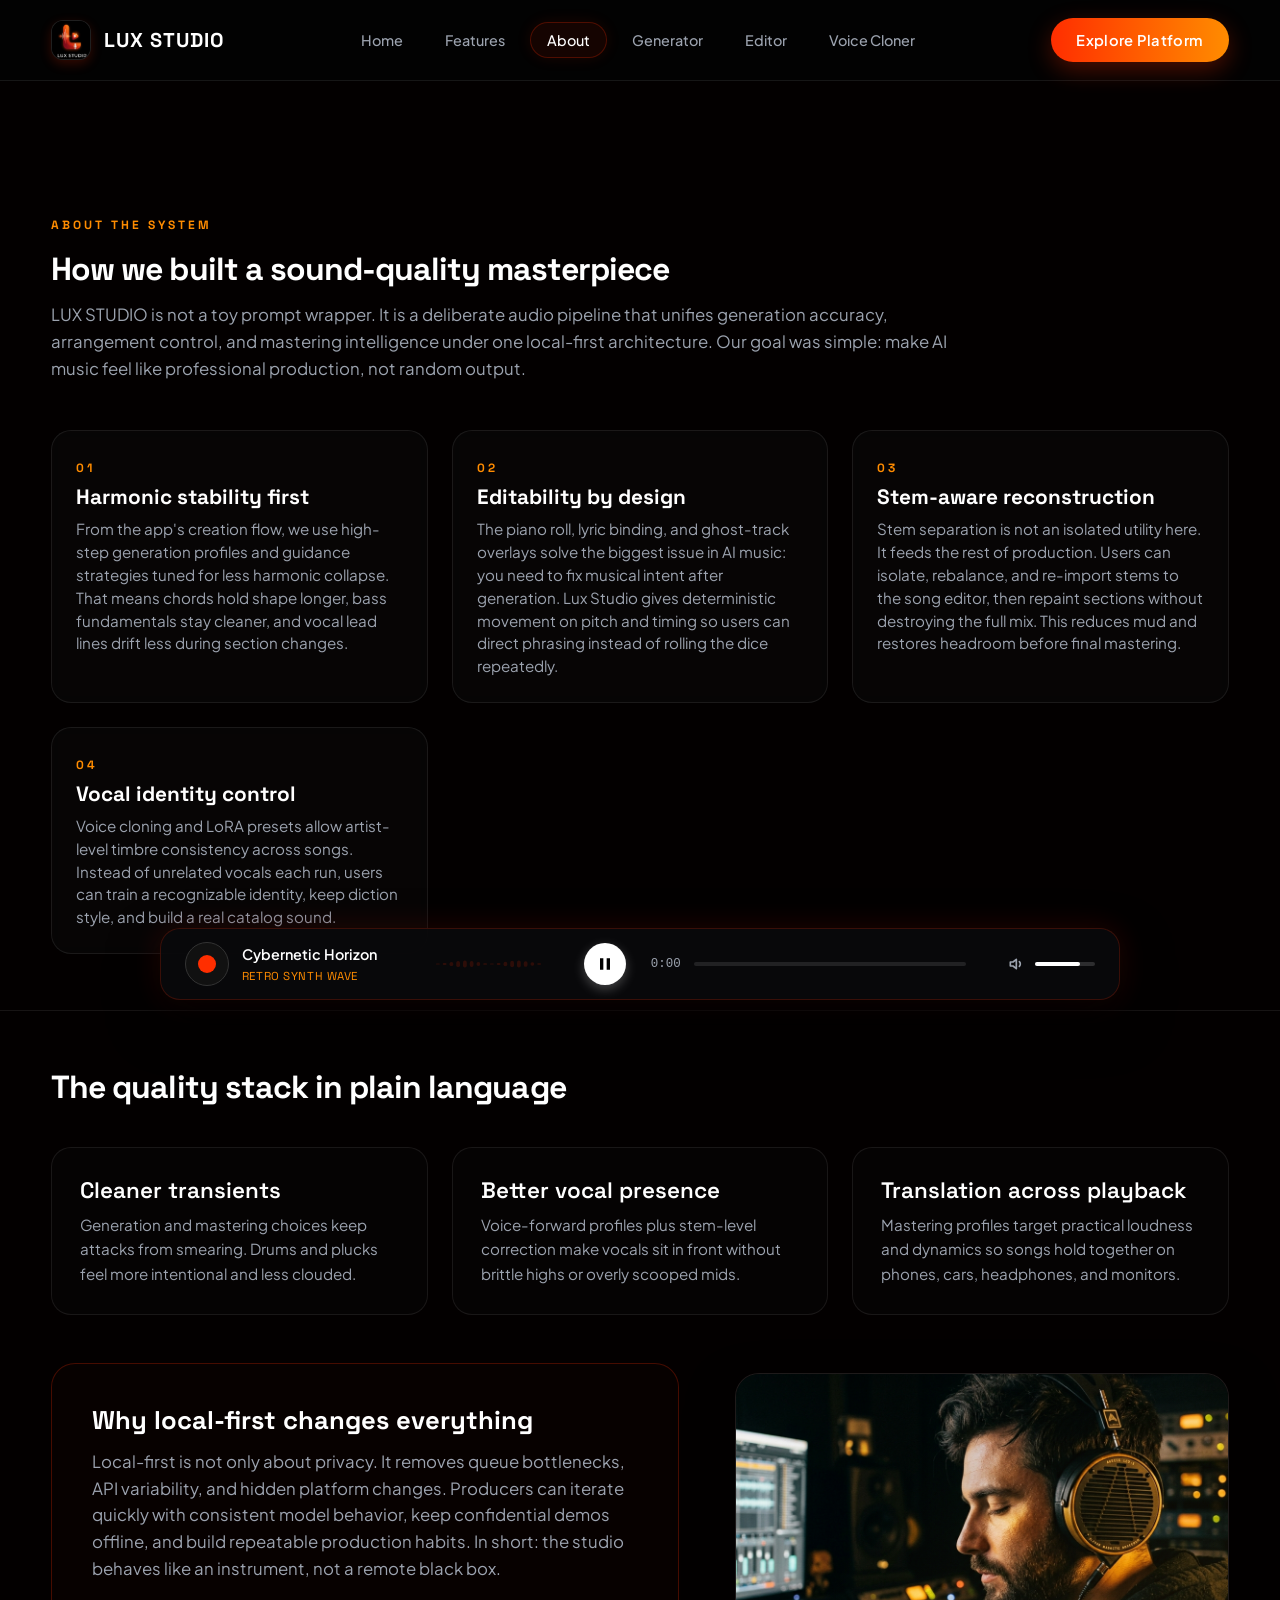
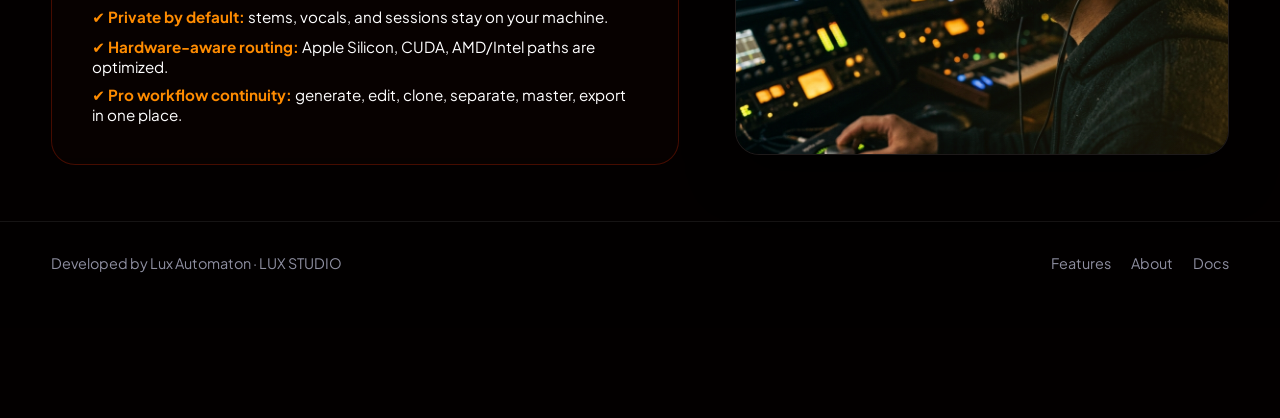
==== about.html @ 1093f682 "feat: initialize Lux Studio workspace with complete app code and website portal" ====
<!DOCTYPE html>
<html lang="en" class="dark">
<head>
  <meta charset="UTF-8" />
  <meta name="viewport" content="width=device-width, initial-scale=1.0" />
  <title>LUX STUDIO | Architecture &amp; Sound Quality Philosophy</title>
  <meta
    name="description"
    content="Learn about the pipeline, harmonic stability, local-first workflow, and quality stack behind the LUX STUDIO AI workstation."
  />
  <link rel="icon" type="image/png" href="images/Lux Studio icon.png" />
  <link rel="stylesheet" href="css/style.css" />
</head>
<body>
  <div class="bg-noise"></div>
  
  <div class="page">
    <!-- Premium Background Layers -->
    <div class="bg-layer">
      <img class="bg-image" src="images/landing-background.png" alt="" />
      <div class="bg-overlay"></div>
      <div class="orb orb-1"></div>
      <div class="orb orb-2"></div>
      <div class="orb orb-3"></div>
      <div class="grid-overlay"></div>
      <div class="particles"></div>
    </div>

    <!-- Navigation Header -->
    <header class="topbar">
      <div class="container topbar-row">
        <a class="brand" href="index.html">
          <img src="images/Lux Studio icon.png" alt="LUX STUDIO" />
          <span>LUX STUDIO</span>
        </a>
        <nav class="nav">
          <a href="index.html">Home</a>
          <a href="features.html">Features</a>
          <a class="active" href="about.html">About</a>
          <a href="features/generation.html">Generator</a>
          <a href="features/editor.html">Editor</a>
          <a href="features/cloner.html">Voice Cloner</a>
        </nav>
        <div>
          <a class="btn btn-primary" href="features.html">Explore Platform</a>
        </div>
      </div>
    </header>

    <main class="feature-hero">
      <section class="section">
        <div class="container">
          <div class="eyebrow">About the system</div>
          <h2>How we built a sound-quality masterpiece</h2>
          <p class="lead" style="max-width: 76ch;">
            LUX STUDIO is not a toy prompt wrapper. It is a deliberate audio pipeline that unifies generation accuracy, arrangement control, and mastering intelligence under one local-first architecture. Our goal was simple: make AI music feel like professional production, not random output.
          </p>
          
          <div class="cards" style="margin-top: 3rem;">
            <article class="glass-card">
              <span class="eyebrow" style="color: var(--accent-2);">01</span>
              <h3 style="font-family: var(--font-display); font-size: 1.3rem; color: #fff; margin: 0.5rem 0;">Harmonic stability first</h3>
              <p style="color: var(--muted); font-size: 0.95rem; line-height: 1.5;">
                From the app's creation flow, we use high-step generation profiles and guidance strategies tuned for less harmonic collapse. That means chords hold shape longer, bass fundamentals stay cleaner, and vocal lead lines drift less during section changes.
              </p>
            </article>

            <article class="glass-card">
              <span class="eyebrow" style="color: var(--accent-2);">02</span>
              <h3 style="font-family: var(--font-display); font-size: 1.3rem; color: #fff; margin: 0.5rem 0;">Editability by design</h3>
              <p style="color: var(--muted); font-size: 0.95rem; line-height: 1.5;">
                The piano roll, lyric binding, and ghost-track overlays solve the biggest issue in AI music: you need to fix musical intent after generation. Lux Studio gives deterministic movement on pitch and timing so users can direct phrasing instead of rolling the dice repeatedly.
              </p>
            </article>

            <article class="glass-card">
              <span class="eyebrow" style="color: var(--accent-2);">03</span>
              <h3 style="font-family: var(--font-display); font-size: 1.3rem; color: #fff; margin: 0.5rem 0;">Stem-aware reconstruction</h3>
              <p style="color: var(--muted); font-size: 0.95rem; line-height: 1.5;">
                Stem separation is not an isolated utility here. It feeds the rest of production. Users can isolate, rebalance, and re-import stems to the song editor, then repaint sections without destroying the full mix. This reduces mud and restores headroom before final mastering.
              </p>
            </article>

            <article class="glass-card">
              <span class="eyebrow" style="color: var(--accent-2);">04</span>
              <h3 style="font-family: var(--font-display); font-size: 1.3rem; color: #fff; margin: 0.5rem 0;">Vocal identity control</h3>
              <p style="color: var(--muted); font-size: 0.95rem; line-height: 1.5;">
                Voice cloning and LoRA presets allow artist-level timbre consistency across songs. Instead of unrelated vocals each run, users can train a recognizable identity, keep diction style, and build a real catalog sound.
              </p>
            </article>
          </div>
        </div>
      </section>

      <section class="section" style="background: rgba(0,0,0,0.15); border-top: 1px solid var(--line);">
        <div class="container">
          <h2>The quality stack in plain language</h2>
          <div class="quality-grid" style="margin-top: 2.5rem;">
            <article class="quality-stat">
              <strong>Cleaner transients</strong>
              <p>Generation and mastering choices keep attacks from smearing. Drums and plucks feel more intentional and less clouded.</p>
            </article>
            <article class="quality-stat">
              <strong>Better vocal presence</strong>
              <p>Voice-forward profiles plus stem-level correction make vocals sit in front without brittle highs or overly scooped mids.</p>
            </article>
            <article class="quality-stat">
              <strong>Translation across playback</strong>
              <p>Mastering profiles target practical loudness and dynamics so songs hold together on phones, cars, headphones, and monitors.</p>
            </article>
          </div>
          
          <div class="spacer" style="height: 3rem;"></div>
          
          <!-- Side-by-side local first details with rich headphones illustration -->
          <div class="feature-details-layout">
            <article class="glass-card" style="border-color: rgba(255,46,0,0.25); background: rgba(255,46,0,0.02); padding: 2.5rem; border-radius: 24px; margin-bottom: 0;">
              <h3 style="font-family: var(--font-display); font-size: 1.6rem; color: #fff; margin-bottom: 0.8rem;">Why local-first changes everything</h3>
              <p style="color: var(--muted); font-size: 1.05rem; line-height: 1.6; margin-bottom: 1.5rem;">
                Local-first is not only about privacy. It removes queue bottlenecks, API variability, and hidden platform changes. Producers can iterate quickly with consistent model behavior, keep confidential demos offline, and build repeatable production habits. In short: the studio behaves like an instrument, not a remote black box.
              </p>
              <ul style="color: #fff; list-style: none; display: flex; flex-direction: column; gap: 0.6rem; font-size: 0.95rem;">
                <li><strong style="color: var(--accent-2);">✔ Private by default:</strong> stems, vocals, and sessions stay on your machine.</li>
                <li><strong style="color: var(--accent-2);">✔ Hardware-aware routing:</strong> Apple Silicon, CUDA, AMD/Intel paths are optimized.</li>
                <li><strong style="color: var(--accent-2);">✔ Pro workflow continuity:</strong> generate, edit, clone, separate, master, export in one place.</li>
              </ul>
            </article>
            <div class="details-graphic-wrapper">
              <img src="images/creator_headphones.png" alt="LUX STUDIO Audio Producer listening intently with planar headphones" class="details-graphic-img" style="height: 380px;" />
            </div>
          </div>
        </div>
      </section>
    </main>

    <!-- Bottom Floating Music Controller Bar -->
    <div id="player-bar" class="player-controller-bar">
      <div class="player-main-row">
        <!-- Song Details -->
        <div class="player-song-info">
          <div id="player-disk" class="player-disk"></div>
          <div class="player-titles">
            <h6 id="player-title" class="player-title">Cybernetic Horizon</h6>
            <span id="player-genre" class="player-genre">Retro Synth Wave</span>
          </div>
        </div>

        <!-- Center Controls -->
        <div class="player-controls">
          <button id="player-play-btn" class="player-play-btn" aria-label="Play or Pause">
            <svg id="player-play-icon" viewBox="0 0 24 24" style="display: none;"><path d="M8 5v14l11-7z"/></svg>
            <svg id="player-pause-icon" viewBox="0 0 24 24" style="display: block;"><path d="M6 19h4V5H6v14zm8-14v14h4V5h-4z"/></svg>
          </button>
        </div>

        <!-- Progress Timeline -->
        <div class="player-progress-area">
          <span id="player-current-time" class="player-time">0:00</span>
          <div id="player-progress-bar" class="player-progress-bar">
            <div id="player-progress-fill" class="player-progress-fill">
              <div class="player-progress-handle"></div>
            </div>
          </div>
        </div>

        <!-- Volume Area -->
        <div class="player-volume-area">
          <svg xmlns="http://www.w3.org/2000/svg" width="16" height="16" viewBox="0 0 24 24" fill="none" stroke="currentColor" stroke-width="2.5" stroke-linecap="round" stroke-linejoin="round" class="text-zinc-400" style="color: var(--muted);"><polygon points="11 5 6 9 2 9 2 15 6 15 11 19 11 5"/><path d="M15.54 8.46a5 5 0 0 1 0 7.07"/></svg>
          <div class="player-volume-slider">
            <div class="player-volume-fill"></div>
          </div>
        </div>
      </div>
    </div>

    <!-- Web Application Footer -->
    <footer class="footer">
      <div class="container footer-row">
        <span>Developed by Lux Automaton · LUX STUDIO</span>
        <div class="footer-links">
          <a href="features.html">Features</a>
          <a href="about.html">About</a>
          <a href="../README.md">Docs</a>
        </div>
      </div>
    </footer>
  </div>

  <script src="js/script.js"></script>
</body>
</html>
---- css/style.css ----
@import url('https://fonts.googleapis.com/css2?family=Plus+Jakarta+Sans:wght@300;400;500;600;700&family=Space+Grotesk:wght@400;500;600;700&display=swap');

* {
  box-sizing: border-box;
  margin: 0;
  padding: 0;
  transition: background-color 0.3s ease, border-color 0.3s ease;
}

:root {
  --bg: #030000;
  --bg-deep: #000000;
  --panel: rgba(18, 12, 12, 0.65);
  --panel-solid: #0d0909;
  --panel-hover: rgba(30, 20, 20, 0.85);
  --line: rgba(255, 255, 255, 0.08);
  --line-glowing: rgba(255, 46, 0, 0.35);
  --text: #f3f4f6;
  --muted: #9ca3af;
  --accent: #ff2e00;
  --accent-rgb: 255, 46, 0;
  --accent-2: #ff8c00;
  --good: #00ff94;
  --font-display: 'Space Grotesk', system-ui, -apple-system, sans-serif;
  --font-sans: 'Plus Jakarta Sans', system-ui, -apple-system, sans-serif;
}

html,
body {
  background: var(--bg);
  color: var(--text);
  font-family: var(--font-sans);
  scroll-behavior: smooth;
  overflow-x: hidden;
}

body::before {
  content: "";
  position: fixed;
  inset: 0;
  background-image: radial-gradient(circle at 50% -20%, rgba(255, 46, 0, 0.15), transparent 60%),
                    radial-gradient(circle at 15% 45%, rgba(255, 140, 0, 0.08), transparent 50%),
                    radial-gradient(circle at 85% 75%, rgba(255, 46, 0, 0.06), transparent 55%),
                    linear-gradient(135deg, #000000 0%, #0c0200 45%, #180500 70%, #000000 100%);
  z-index: -3;
  pointer-events: none;
}

/* Background Noise */
.bg-noise {
  position: fixed;
  inset: 0;
  background-image: url("data:image/svg+xml,%3Csvg viewBox='0 0 200 200' xmlns='http://www.w3.org/2000/svg'%3E%3Cfilter id='noiseFilter'%3E%3CfeTurbulence type='fractalNoise' baseFrequency='0.65' numOctaves='3' stitchTiles='stitch'/%3E%3C/filter%3E%3Crect width='100%25' height='100%25' filter='url(%23noiseFilter)' opacity='0.015'/%3E%3C/svg%3E");
  z-index: -2;
  pointer-events: none;
}

a {
  color: inherit;
  text-decoration: none;
}

.page {
  position: relative;
  min-height: 100vh;
  padding-bottom: 90px; /* Spacer for bottom player bar */
}

/* Premium Background Layers */
.bg-layer {
  position: fixed;
  inset: 0;
  z-index: -4;
}

.bg-image {
  position: absolute;
  inset: 0;
  width: 100%;
  height: 100%;
  object-fit: cover;
  opacity: 0.14;
  filter: saturate(0.3) contrast(1.15) brightness(0.5);
}

.bg-overlay {
  position: absolute;
  inset: 0;
  background: linear-gradient(180deg, rgba(0, 0, 0, 0.45) 0%, rgba(3, 0, 0, 0.96) 100%);
}

.orb {
  position: absolute;
  border-radius: 999px;
  filter: blur(140px);
  opacity: 0.14;
  animation: pulse-slow 8s ease-in-out infinite;
}

.orb-1 {
  top: -10%;
  left: 20%;
  width: 35rem;
  height: 35rem;
  background: var(--accent);
}

.orb-2 {
  right: 15%;
  bottom: 10%;
  width: 30rem;
  height: 30rem;
  background: var(--accent-2);
  animation-delay: 2s;
}

.grid-overlay {
  position: absolute;
  inset: 0;
  opacity: 0.04;
  background-image: linear-gradient(rgba(255, 255, 255, 0.08) 1px, transparent 1px),
                    linear-gradient(90deg, rgba(255, 255, 255, 0.08) 1px, transparent 1px);
  background-size: 50px 50px;
}

.particles {
  position: absolute;
  inset: 0;
  pointer-events: none;
  z-index: -1;
}

.particle {
  position: absolute;
  border-radius: 999px;
  background: var(--accent);
  opacity: 0.15;
  animation: float 12s ease-in-out infinite;
}

.container {
  width: min(1200px, 92vw);
  margin: 0 auto;
}

/* Premium Topbar Navigation */
.topbar {
  position: sticky;
  top: 0;
  z-index: 100;
  backdrop-filter: blur(20px);
  -webkit-backdrop-filter: blur(20px);
  background: rgba(3, 3, 3, 0.75);
  border-bottom: 1px solid var(--line);
}

.topbar-row {
  min-height: 80px;
  display: flex;
  align-items: center;
  justify-content: space-between;
  gap: 1.5rem;
}

.brand {
  display: inline-flex;
  align-items: center;
  gap: 0.8rem;
  font-family: var(--font-display);
  font-weight: 700;
  font-size: 1.25rem;
  letter-spacing: 0.05em;
  color: #fff;
}

.brand img {
  width: 40px;
  height: 40px;
  border-radius: 12px;
  border: 1px solid rgba(255, 255, 255, 0.12);
  background: #000;
  box-shadow: 0 4px 12px rgba(255, 46, 0, 0.2);
}

.nav {
  display: flex;
  gap: 0.5rem;
  flex-wrap: wrap;
  justify-content: center;
}

.nav a {
  color: var(--muted);
  font-size: 0.9rem;
  font-weight: 500;
  padding: 0.5rem 1rem;
  border-radius: 999px;
  border: 1px solid transparent;
  transition: all 0.3s cubic-bezier(0.16, 1, 0.3, 1);
}

.nav a:hover,
.nav a.active {
  color: #fff;
  border-color: rgba(255, 46, 0, 0.25);
  background: rgba(255, 46, 0, 0.08);
  box-shadow: 0 0 15px rgba(255, 46, 0, 0.1);
}

/* Glassmorphic Components */
.glass-panel {
  background: var(--panel);
  backdrop-filter: blur(16px);
  -webkit-backdrop-filter: blur(16px);
  border: 1px solid var(--line);
  border-radius: 24px;
}

.glass-card {
  background: rgba(255, 255, 255, 0.02);
  backdrop-filter: blur(8px);
  -webkit-backdrop-filter: blur(8px);
  border: 1px solid var(--line);
  border-radius: 20px;
  padding: 1.5rem;
  transition: all 0.4s cubic-bezier(0.16, 1, 0.3, 1);
}

.glass-card:hover {
  background: rgba(255, 255, 255, 0.04);
  border-color: rgba(255, 46, 0, 0.3);
  box-shadow: 0 12px 30px rgba(0, 0, 0, 0.3),
              0 0 20px rgba(255, 46, 0, 0.08);
  transform: translateY(-4px);
}

/* Premium Buttons */
.btn {
  border: 0;
  border-radius: 999px;
  padding: 0.8rem 1.6rem;
  font-weight: 600;
  font-family: var(--font-sans);
  font-size: 0.92rem;
  cursor: pointer;
  display: inline-flex;
  align-items: center;
  justify-content: center;
  gap: 0.5rem;
  transition: all 0.3s cubic-bezier(0.16, 1, 0.3, 1);
  letter-spacing: 0.02em;
}

.btn-primary {
  color: #fff;
  background: linear-gradient(90deg, var(--accent), var(--accent-2));
  box-shadow: 0 8px 24px rgba(255, 46, 0, 0.3);
}

.btn-primary:hover {
  transform: scale(1.03);
  box-shadow: 0 12px 32px rgba(255, 46, 0, 0.45);
}

.btn-ghost {
  color: #fff;
  background: rgba(255, 255, 255, 0.04);
  border: 1px solid rgba(255, 255, 255, 0.1);
}

.btn-ghost:hover {
  background: rgba(255, 255, 255, 0.08);
  border-color: rgba(255, 46, 0, 0.3);
}

/* Cinematic Hero Section */
.hero {
  padding: 6.5rem 0 3.5rem;
}

.hero-shell {
  padding: clamp(1.5rem, 3.5vw, 3rem);
  display: grid;
  gap: 2.5rem;
  grid-template-columns: 1.25fr 0.95fr;
  align-items: center;
}

.eyebrow {
  color: var(--accent-2);
  font-size: 0.75rem;
  font-weight: 700;
  letter-spacing: 0.25em;
  text-transform: uppercase;
  margin-bottom: 1rem;
  font-family: var(--font-display);
}

.hero h1 {
  font-family: var(--font-display);
  font-size: clamp(2.2rem, 4.5vw, 4.2rem);
  line-height: 1.05;
  letter-spacing: -0.04em;
  font-weight: 700;
}

.gradient-title {
  background: linear-gradient(to right, #ffffff 40%, #e2e8f0 70%, #ff8c00 100%);
  -webkit-background-clip: text;
  -webkit-text-fill-color: transparent;
}

.hero p {
  color: var(--muted);
  font-size: 1.08rem;
  line-height: 1.6;
  margin-top: 1.2rem;
}

.hero-actions {
  margin-top: 2rem;
  display: flex;
  gap: 1rem;
  flex-wrap: wrap;
}

.hero-visual {
  position: relative;
  border-radius: 24px;
  overflow: hidden;
  box-shadow: 0 20px 50px rgba(0,0,0,0.6),
              0 0 40px rgba(255, 46, 0, 0.15);
}

.hero-visual img {
  width: 100%;
  height: 100%;
  object-fit: cover;
  border: 1px solid var(--line);
  display: block;
  transition: transform 0.5s ease;
}

.hero-visual:hover img {
  transform: scale(1.02);
}

.hero-bars {
  position: absolute;
  inset: auto 1.5rem 1.5rem 1.5rem;
  display: flex;
  align-items: end;
  gap: 0.2rem;
  height: 50px;
  pointer-events: none;
  z-index: 2;
}

.hero-bars span {
  flex: 1;
  background: linear-gradient(to top, rgba(255, 46, 0, 0.9), rgba(255, 140, 0, 0.8));
  border-radius: 99px;
  transform-origin: bottom;
  min-height: 4px;
}

/* Interactive Audio Generator Widget */
.generator-widget {
  margin: 3rem 0;
}

.generator-box {
  padding: 2rem;
  border-radius: 24px;
  background: rgba(10, 10, 12, 0.8);
  border: 1px solid rgba(255, 46, 0, 0.15);
  box-shadow: 0 16px 40px rgba(0,0,0,0.5),
              inset 0 0 24px rgba(255, 46, 0, 0.05);
}

.widget-header {
  display: flex;
  align-items: center;
  justify-content: space-between;
  margin-bottom: 1.5rem;
}

.widget-title {
  display: flex;
  align-items: center;
  gap: 0.6rem;
  font-family: var(--font-display);
  font-size: 1.25rem;
  font-weight: 600;
}

.widget-tag {
  font-size: 0.72rem;
  background: rgba(255, 140, 0, 0.15);
  color: var(--accent-2);
  padding: 0.25rem 0.6rem;
  border-radius: 99px;
  font-weight: 700;
  text-transform: uppercase;
}

.prompt-input-row {
  display: flex;
  gap: 0.75rem;
  background: rgba(0, 0, 0, 0.4);
  border: 1px solid var(--line);
  padding: 0.5rem;
  border-radius: 16px;
  align-items: center;
  margin-bottom: 1.5rem;
}

.prompt-input {
  flex: 1;
  background: transparent;
  border: 0;
  outline: 0;
  color: #fff;
  font-family: var(--font-sans);
  font-size: 0.95rem;
  padding: 0.5rem 0.8rem;
}

.prompt-input::placeholder {
  color: rgba(255,255,255,0.3);
}

.prompt-btn {
  background: linear-gradient(90deg, var(--accent), var(--accent-2));
  color: #fff;
  border: 0;
  padding: 0.75rem 1.5rem;
  border-radius: 12px;
  font-weight: 600;
  cursor: pointer;
  font-size: 0.9rem;
  display: flex;
  align-items: center;
  gap: 0.4rem;
  box-shadow: 0 4px 12px rgba(255,46,0,0.3);
  transition: all 0.2s ease;
}

.prompt-btn:hover {
  transform: translateY(-1px);
  box-shadow: 0 6px 16px rgba(255,46,0,0.45);
}

/* Generation Progression Bar */
.progression-bar-container {
  display: none;
  background: rgba(0, 0, 0, 0.5);
  border: 1px solid var(--line);
  padding: 1.25rem;
  border-radius: 16px;
  margin-bottom: 1.5rem;
}

.progression-info {
  display: flex;
  justify-content: space-between;
  margin-bottom: 0.6rem;
  font-size: 0.85rem;
}

.progression-status {
  font-weight: 600;
  color: var(--accent-2);
}

.progression-percent {
  font-family: monospace;
}

.progression-track {
  height: 6px;
  background: rgba(255, 255, 255, 0.05);
  border-radius: 99px;
  overflow: hidden;
}

.progression-fill {
  height: 100%;
  width: 0%;
  background: linear-gradient(90deg, var(--accent), var(--accent-2));
  border-radius: 99px;
  box-shadow: 0 0 10px rgba(255, 46, 0, 0.5);
}

/* Grid of generated cards */
.tracks-grid {
  display: grid;
  grid-template-columns: repeat(auto-fit, minmax(280px, 1fr));
  gap: 1.25rem;
}

.track-card {
  background: rgba(255, 255, 255, 0.015);
  border: 1px solid var(--line);
  border-radius: 16px;
  padding: 1.2rem;
  position: relative;
  overflow: hidden;
  display: flex;
  gap: 1rem;
  align-items: center;
  transition: all 0.3s ease;
  cursor: pointer;
}

.track-card:hover {
  border-color: rgba(255, 46, 0, 0.25);
  background: rgba(255, 46, 0, 0.03);
}

.track-card.active {
  border-color: var(--accent);
  background: rgba(255, 46, 0, 0.06);
  box-shadow: 0 8px 24px rgba(255,46,0,0.08);
}

.record-art-container {
  position: relative;
  width: 64px;
  height: 64px;
  flex-shrink: 0;
}

.record-vinyl {
  width: 100%;
  height: 100%;
  border-radius: 50%;
  background: #111;
  border: 2px solid #222;
  box-shadow: 0 4px 10px rgba(0,0,0,0.5);
  display: flex;
  align-items: center;
  justify-content: center;
  position: relative;
}

.record-vinyl::before {
  content: "";
  position: absolute;
  inset: 6px;
  border-radius: 50%;
  border: 1px dashed rgba(255,255,255,0.05);
}

.record-vinyl::after {
  content: "";
  position: absolute;
  inset: 14px;
  border-radius: 50%;
  border: 1px dashed rgba(255,255,255,0.07);
}

.record-center {
  width: 22px;
  height: 22px;
  border-radius: 50%;
  background: linear-gradient(135deg, var(--accent), var(--accent-2));
  display: flex;
  align-items: center;
  justify-content: center;
  box-shadow: inset 0 0 4px rgba(0,0,0,0.5);
}

.record-hole {
  width: 5px;
  height: 5px;
  border-radius: 50%;
  background: #000;
}

.record-vinyl.spinning {
  animation: spin 3s linear infinite;
}

.track-play-overlay {
  position: absolute;
  inset: 0;
  border-radius: 50%;
  background: rgba(0,0,0,0.45);
  display: flex;
  align-items: center;
  justify-content: center;
  opacity: 0;
  transition: opacity 0.2s ease;
}

.track-card:hover .track-play-overlay {
  opacity: 1;
}

.track-play-overlay svg {
  width: 18px;
  height: 18px;
  fill: #fff;
  color: #fff;
}

.track-details {
  flex: 1;
  min-width: 0;
}

.track-title {
  font-size: 0.95rem;
  font-weight: 600;
  color: #fff;
  margin-bottom: 0.2rem;
  white-space: nowrap;
  overflow: hidden;
  text-overflow: ellipsis;
}

.track-genre {
  font-size: 0.75rem;
  color: var(--muted);
  font-family: var(--font-display);
  text-transform: uppercase;
  letter-spacing: 0.05em;
}

/* Double Deck Showcase with Lyrics */
.showcase-layout {
  display: grid;
  grid-template-columns: 1.1fr 0.9fr;
  gap: 2rem;
  margin: 3.5rem 0;
}

.lyrics-card {
  padding: 2rem;
  height: 380px;
  display: flex;
  flex-col: column;
  position: relative;
  overflow: hidden;
}

.lyrics-header {
  display: flex;
  align-items: center;
  gap: 0.5rem;
  font-family: var(--font-display);
  font-weight: 600;
  font-size: 1.1rem;
  border-bottom: 1px solid var(--line);
  padding-bottom: 0.8rem;
  margin-bottom: 1.2rem;
  color: #fff;
}

.lyrics-scroller {
  flex: 1;
  overflow-y: auto;
  scroll-behavior: smooth;
  padding-right: 0.5rem;
  mask-image: linear-gradient(to bottom, transparent 0%, #000 15%, #000 80%, transparent 100%);
  -webkit-mask-image: linear-gradient(to bottom, transparent 0%, #000 15%, #000 80%, transparent 100%);
}

.lyrics-line {
  padding: 0.6rem 0;
  font-size: 1.05rem;
  color: rgba(255,255,255,0.25);
  font-weight: 500;
  transition: all 0.3s ease;
  transform-origin: left;
}

.lyrics-line.active {
  color: var(--accent-2);
  transform: scale(1.04);
  font-weight: 700;
  text-shadow: 0 0 15px rgba(255, 140, 0, 0.25);
}

/* sections */
.section {
  padding: 3.5rem 0;
}

.section h2 {
  font-family: var(--font-display);
  font-size: clamp(1.8rem, 2.5vw, 2.6rem);
  font-weight: 700;
  letter-spacing: -0.03em;
  color: #fff;
}

.section p.lead {
  color: var(--muted);
  margin-top: 0.8rem;
  font-size: 1.05rem;
  line-height: 1.6;
  max-width: 78ch;
}

.cards {
  margin-top: 2rem;
  display: grid;
  grid-template-columns: repeat(auto-fit, minmax(280px, 1fr));
  gap: 1.5rem;
}

.chip-row {
  display: flex;
  gap: 0.5rem;
  margin-top: 1.2rem;
  flex-wrap: wrap;
}

.chip {
  font-size: 0.75rem;
  font-weight: 600;
  border-radius: 999px;
  border: 1px solid rgba(255, 255, 255, 0.1);
  background: rgba(255, 255, 255, 0.03);
  color: #f3f4f6;
  padding: 0.35rem 0.75rem;
}

.quality-grid {
  margin-top: 2rem;
  display: grid;
  grid-template-columns: repeat(auto-fit, minmax(320px, 1fr));
  gap: 1.5rem;
}

.quality-stat {
  border-radius: 20px;
  border: 1px solid var(--line);
  background: rgba(255, 255, 255, 0.01);
  padding: 1.75rem;
  transition: all 0.3s ease;
}

.quality-stat:hover {
  border-color: rgba(255, 46, 0, 0.2);
  background: rgba(255, 255, 255, 0.02);
}

.quality-stat strong {
  display: block;
  color: #fff;
  font-family: var(--font-display);
  font-size: 1.4rem;
  margin-bottom: 0.5rem;
  font-weight: 600;
}

.quality-stat p {
  color: var(--muted);
  font-size: 0.95rem;
  line-height: 1.6;
}

.path-grid {
  margin-top: 2rem;
  display: grid;
  grid-template-columns: repeat(auto-fit, minmax(260px, 1fr));
  gap: 1.25rem;
}

.path-card {
  padding: 1.5rem;
  border-radius: 20px;
  border: 1px solid var(--line);
  background: rgba(10, 10, 12, 0.4);
  transition: all 0.3s ease;
}

.path-card:hover {
  border-color: rgba(255, 46, 0, 0.3);
  background: rgba(255, 46, 0, 0.04);
  transform: scale(1.02);
}

.path-card h4 {
  font-family: var(--font-display);
  font-size: 1.15rem;
  margin-bottom: 0.4rem;
  color: #fff;
}

.path-card p {
  color: var(--muted);
  font-size: 0.92rem;
  line-height: 1.5;
}

/* Dynamic Bottom Music Player Controller */
.player-controller-bar {
  position: fixed;
  bottom: -100px;
  left: 50%;
  transform: translateX(-50%);
  width: min(960px, 94vw);
  background: rgba(10, 10, 12, 0.85);
  backdrop-filter: blur(24px);
  -webkit-backdrop-filter: blur(24px);
  border: 1px solid rgba(255, 46, 0, 0.2);
  border-radius: 20px;
  padding: 0.8rem 1.5rem;
  box-shadow: 0 20px 50px rgba(0, 0, 0, 0.8),
              0 0 30px rgba(255, 46, 0, 0.15);
  z-index: 999;
  display: flex;
  flex-direction: column;
  gap: 0.5rem;
  transition: bottom 0.5s cubic-bezier(0.175, 0.885, 0.32, 1.275);
}

.player-controller-bar.visible {
  bottom: 24px;
}

.player-main-row {
  display: flex;
  align-items: center;
  justify-content: space-between;
  gap: 1.5rem;
}

.player-song-info {
  display: flex;
  align-items: center;
  gap: 0.8rem;
  min-width: 0;
  width: 30%;
}

.player-disk {
  width: 44px;
  height: 44px;
  border-radius: 50%;
  background: #111;
  border: 1px solid #333;
  display: flex;
  align-items: center;
  justify-content: center;
  flex-shrink: 0;
  position: relative;
}

.player-disk::before {
  content: "";
  position: absolute;
  inset: 12px;
  border-radius: 50%;
  background: var(--accent);
}

.player-disk.spinning {
  animation: spin 3s linear infinite;
}

.player-titles {
  min-width: 0;
}

.player-title {
  color: #fff;
  font-size: 0.9rem;
  font-weight: 600;
  white-space: nowrap;
  overflow: hidden;
  text-overflow: ellipsis;
}

.player-genre {
  color: var(--accent-2);
  font-size: 0.72rem;
  font-family: var(--font-display);
  text-transform: uppercase;
  letter-spacing: 0.05em;
}

.player-controls {
  display: flex;
  align-items: center;
  gap: 1rem;
}

.player-play-btn {
  width: 42px;
  height: 42px;
  border-radius: 50%;
  background: #fff;
  border: 0;
  display: flex;
  align-items: center;
  justify-content: center;
  cursor: pointer;
  box-shadow: 0 4px 12px rgba(255,255,255,0.25);
  transition: all 0.2s ease;
}

.player-play-btn:hover {
  transform: scale(1.05);
}

.player-play-btn svg {
  width: 20px;
  height: 20px;
  fill: #000;
  color: #000;
}

.player-progress-area {
  display: flex;
  align-items: center;
  gap: 0.8rem;
  width: 45%;
}

.player-time {
  font-family: monospace;
  font-size: 0.78rem;
  color: var(--muted);
  width: 32px;
  flex-shrink: 0;
  text-align: center;
}

.player-progress-bar {
  flex: 1;
  height: 4px;
  background: rgba(255, 255, 255, 0.1);
  border-radius: 99px;
  cursor: pointer;
  position: relative;
}

.player-progress-fill {
  height: 100%;
  width: 0%;
  background: linear-gradient(90deg, var(--accent), var(--accent-2));
  border-radius: 99px;
  position: relative;
}

.player-progress-handle {
  position: absolute;
  top: 50%;
  right: -5px;
  transform: translateY(-50%);
  width: 10px;
  height: 10px;
  border-radius: 50%;
  background: #fff;
  box-shadow: 0 0 8px rgba(255,46,0,0.5);
  opacity: 0;
  transition: opacity 0.15s ease;
}

.player-progress-bar:hover .player-progress-handle {
  opacity: 1;
}

.player-volume-area {
  display: flex;
  align-items: center;
  gap: 0.6rem;
  width: 15%;
  justify-content: flex-end;
}

.player-volume-slider {
  width: 60px;
  height: 4px;
  background: rgba(255,255,255,0.15);
  border-radius: 99px;
  cursor: pointer;
  position: relative;
}

.player-volume-fill {
  height: 100%;
  width: 75%;
  background: #fff;
  border-radius: 99px;
}

/* Footer Section */
.footer {
  border-top: 1px solid var(--line);
  padding: 2rem 0 3.5rem;
  color: #8f8fa1;
  font-size: 0.9rem;
  background: rgba(0, 0, 0, 0.3);
}

.footer-row {
  display: flex;
  justify-content: space-between;
  align-items: center;
  gap: 1.5rem;
  flex-wrap: wrap;
}

.footer-links {
  display: flex;
  gap: 1.25rem;
}

.footer-links a {
  transition: color 0.2s ease;
}

.footer-links a:hover {
  color: #fff;
}

.feature-hero {
  padding-top: 5rem;
}

.kicker {
  color: var(--good);
  font-size: 0.78rem;
  letter-spacing: 0.2em;
  text-transform: uppercase;
  font-weight: 700;
  font-family: var(--font-display);
  margin-bottom: 0.8rem;
}

.spacer {
  height: 1.5rem;
}

/* Animations */
@keyframes spin {
  from { transform: rotate(0deg); }
  to { transform: rotate(360deg); }
}

@keyframes float {
  0%, 100% { transform: translateY(0) translateX(0); opacity: 0.15; }
  50% { transform: translateY(-20px) translateX(10px); opacity: 0.35; }
}

@keyframes wave {
  0%, 100% { transform: scaleY(0.2); }
  50% { transform: scaleY(1); }
}

@keyframes pulse-slow {
  0%, 100% { transform: scale(1); opacity: 0.1; }
  50% { transform: scale(1.05); opacity: 0.15; }
}

@media (max-width: 980px) {
  .hero-shell {
    grid-template-columns: 1fr;
    text-align: center;
  }
  
  .hero h1 {
    font-size: clamp(2rem, 6vw, 3.2rem);
  }
  
  .hero p {
    margin: 1.2rem auto 0;
  }
  
  .hero-actions {
    justify-content: center;
  }
  
  .showcase-layout {
    grid-template-columns: 1fr;
  }
  
  .topbar-row {
    min-height: 72px;
  }
}

@media (max-width: 768px) {
  .nav {
    width: 100%;
    justify-content: center;
    overflow-x: auto;
    padding: 0.5rem 0;
  }
  .topbar-row {
    flex-direction: column;
    padding: 0.8rem 0;
    gap: 0.5rem;
  }
  .player-controller-bar {
    width: 96vw;
    padding: 0.8rem;
  }
  .player-progress-area {
    display: none; /* Hide progress bar on mobile layout to save space */
  }
  .player-song-info {
    width: 60%;
  }
  .player-controls {
    width: 40%;
    justify-content: flex-end;
  }
}

/* Orb 3 - Red-Orange Glow */
.orb-3 {
  left: 45%;
  top: 35%;
  width: 45rem;
  height: 45rem;
  background: #ff4500;
  opacity: 0.12;
  animation-delay: 4s;
}

/* Creator Gallery Bento Grid styles */
.creator-gallery-section {
  padding: 6rem 0;
  position: relative;
  overflow: hidden;
}

.creator-grid {
  display: grid;
  grid-template-columns: 1.2fr 1fr;
  gap: 2rem;
  margin-top: 3.5rem;
}

.creator-left {
  display: flex;
}

.creator-right {
  display: flex;
  flex-direction: column;
  gap: 2rem;
}

.gallery-card {
  position: relative;
  border-radius: 20px;
  overflow: hidden;
  border: 1px solid var(--line);
  background: var(--panel);
  transition: all 0.5s cubic-bezier(0.25, 1, 0.5, 1);
  box-shadow: 0 10px 40px -15px rgba(0, 0, 0, 0.4);
}

.gallery-card::after {
  content: "";
  position: absolute;
  inset: 0;
  background: linear-gradient(0deg, rgba(3, 3, 3, 0.95) 0%, rgba(3, 3, 3, 0.4) 40%, transparent 100%);
  z-index: 1;
  transition: opacity 0.5s ease;
}

.gallery-card img {
  width: 100%;
  height: 100%;
  object-fit: cover;
  display: block;
  transition: transform 0.8s cubic-bezier(0.25, 1, 0.5, 1);
}

.gallery-caption {
  position: absolute;
  bottom: 0;
  left: 0;
  width: 100%;
  padding: 2.2rem;
  z-index: 2;
  transition: transform 0.5s cubic-bezier(0.25, 1, 0.5, 1);
}

.gallery-caption h4 {
  font-family: var(--font-display);
  font-size: 1.4rem;
  font-weight: 600;
  color: #fff;
  margin-bottom: 0.4rem;
  text-shadow: 0 2px 4px rgba(0,0,0,0.5);
}

.gallery-caption p {
  color: var(--muted);
  font-size: 0.92rem;
  line-height: 1.5;
}

.gallery-badge {
  display: inline-block;
  font-size: 0.72rem;
  font-weight: 600;
  text-transform: uppercase;
  letter-spacing: 0.08em;
  color: var(--accent-2);
  margin-bottom: 0.6rem;
  border: 1px solid rgba(255, 140, 0, 0.25);
  background: rgba(255, 140, 0, 0.08);
  padding: 0.25rem 0.6rem;
  border-radius: 100px;
}

.gallery-card:hover {
  transform: translateY(-8px);
  border-color: var(--line-glowing);
  box-shadow: 0 20px 50px -10px rgba(255, 46, 0, 0.15);
}

.gallery-card:hover img {
  transform: scale(1.04);
}

.gallery-card:hover::after {
  opacity: 0.85;
}

/* Asymmetric Heights */
.card-synth {
  height: 620px;
}

.card-vocals,
.card-mixing {
  height: 298px;
}

@media (max-width: 980px) {
  .creator-grid {
    grid-template-columns: 1fr;
  }
  .card-synth {
    height: 450px;
  }
  .card-vocals,
  .card-mixing {
    height: 300px;
  }
}

/* Widescreen Features Banner Card and Responsive Subpage Graphic Panels */
.features-banner-wrapper {
  margin: 3rem 0;
  position: relative;
  z-index: 2;
}

.features-banner-glass {
  display: grid;
  grid-template-columns: 1.1fr 0.9fr;
  background: rgba(255, 255, 255, 0.015);
  border: 1px solid var(--line);
  border-radius: 24px;
  overflow: hidden;
  box-shadow: 0 20px 40px -15px rgba(0, 0, 0, 0.5);
  transition: all 0.4s cubic-bezier(0.25, 1, 0.5, 1);
}

.features-banner-glass:hover {
  border-color: rgba(255, 140, 0, 0.2);
  box-shadow: 0 25px 50px -10px rgba(255, 46, 0, 0.08);
}

.features-banner-content {
  padding: 3rem;
  display: flex;
  flex-direction: column;
  justify-content: center;
}

.features-banner-img {
  width: 100%;
  height: 100%;
  object-fit: cover;
  display: block;
  min-height: 380px;
  transition: transform 0.8s cubic-bezier(0.25, 1, 0.5, 1);
}

.features-banner-glass:hover .features-banner-img {
  transform: scale(1.03);
}

.features-banner-tags {
  display: flex;
  gap: 0.5rem;
  flex-wrap: wrap;
}

.badge {
  font-size: 0.72rem;
  font-weight: 600;
  border-radius: 99px;
  padding: 0.3rem 0.7rem;
  background: rgba(255, 255, 255, 0.03);
  border: 1px solid rgba(255, 255, 255, 0.08);
  color: #fff;
  transition: all 0.2s ease;
}

.features-banner-glass:hover .badge {
  border-color: rgba(255, 140, 0, 0.15);
  background: rgba(255, 140, 0, 0.05);
}

/* Feature Details Page High-Fidelity Side Graphic Panels */
.feature-details-layout {
  display: grid;
  grid-template-columns: 1.12fr 0.88fr;
  gap: 3.5rem;
  align-items: center;
}

.details-graphic-wrapper {
  position: relative;
  border-radius: 24px;
  overflow: hidden;
  border: 1px solid var(--line);
  box-shadow: 0 20px 45px rgba(0, 0, 0, 0.6);
  transition: all 0.5s cubic-bezier(0.25, 1, 0.5, 1);
  background: var(--panel);
}

.details-graphic-wrapper::after {
  content: "";
  position: absolute;
  inset: 0;
  background: radial-gradient(circle at bottom right, rgba(255, 140, 0, 0.1), transparent 70%);
  z-index: 1;
}

.details-graphic-wrapper:hover {
  border-color: rgba(255, 140, 0, 0.25);
  box-shadow: 0 25px 60px -10px rgba(255, 46, 0, 0.12);
  transform: translateY(-4px);
}

.details-graphic-img {
  width: 100%;
  height: 480px;
  object-fit: cover;
  display: block;
  transition: transform 0.8s cubic-bezier(0.25, 1, 0.5, 1);
}

.details-graphic-wrapper:hover .details-graphic-img {
  transform: scale(1.03);
}

@media (max-width: 980px) {
  .features-banner-glass {
    grid-template-columns: 1fr;
  }
  .features-banner-content {
    padding: 2.2rem;
    order: 2;
  }
  .features-banner-img {
    min-height: 280px;
    height: 300px;
    order: 1;
  }
  .details-graphic-img {
    height: 320px;
  }
}

/* Real-Time Wave Visualizer in Player Bar */
.player-visualizer-container {
  display: flex;
  align-items: center;
  justify-content: center;
  width: 140px;
  height: 40px;
  margin: 0 1rem;
  opacity: 0.85;
}

.visualizer-canvas {
  width: 100%;
  height: 100%;
  display: block;
}

@media (max-width: 820px) {
  .player-visualizer-container {
    display: none;
  }
}
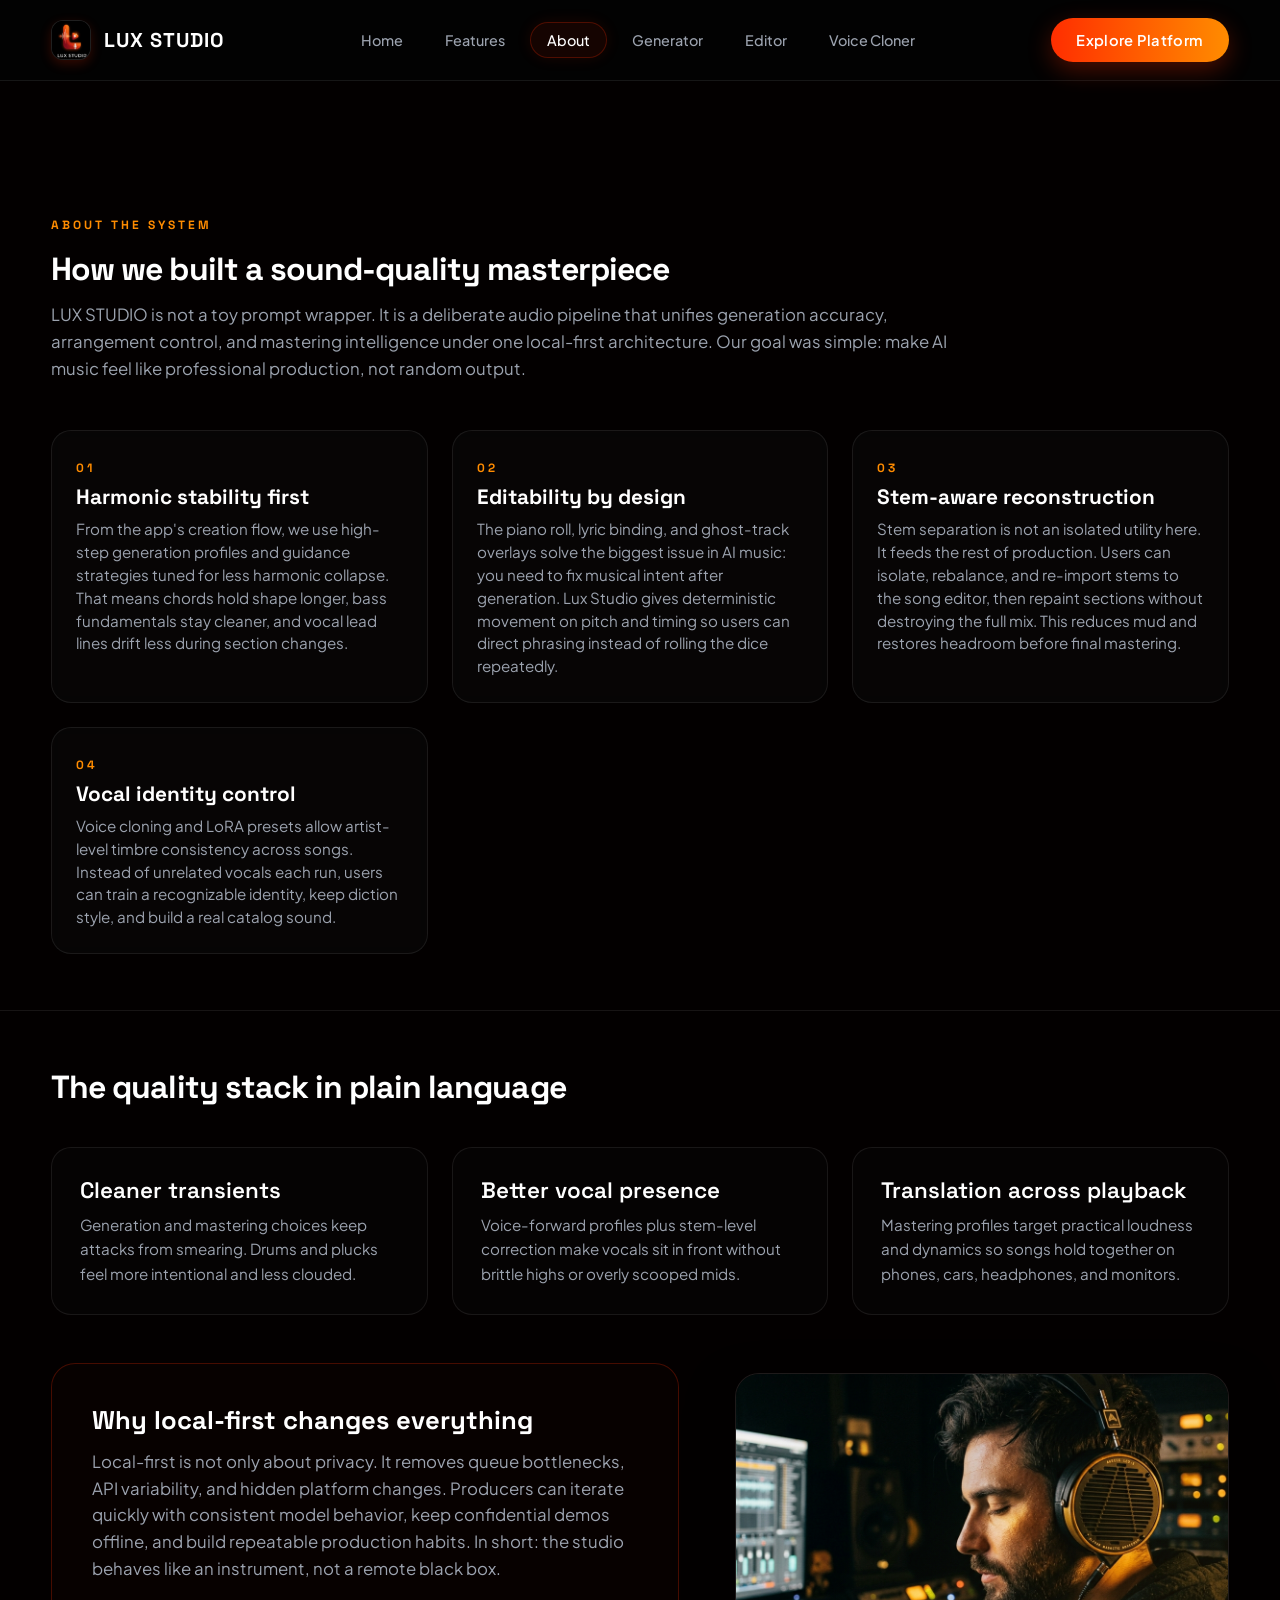
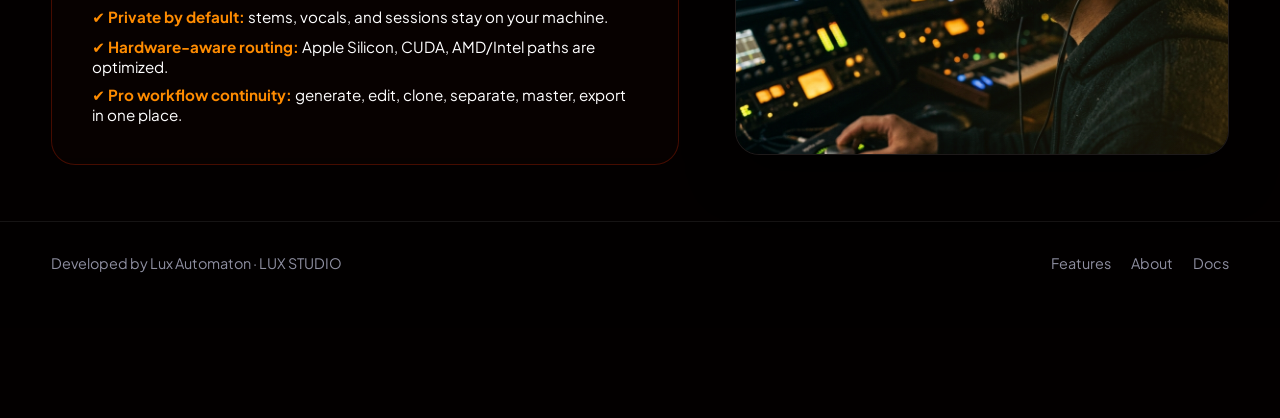
==== commit 1c90dc0e: "chore: modernize website, integrate video player, standardize branding assets, update app components" ====
--- a/about.html
+++ b/about.html
@@ -9,7 +9,28 @@
     content="Learn about the pipeline, harmonic stability, local-first workflow, and quality stack behind the LUX STUDIO AI workstation."
   />
   <link rel="icon" type="image/png" href="images/Lux Studio icon.png" />
+  <link rel="apple-touch-icon" href="images/Lux Studio icon.png" />
+  <link rel="apple-touch-icon" sizes="152x152" href="images/Lux Studio icon.png" />
+  <link rel="apple-touch-icon" sizes="180x180" href="images/Lux Studio icon.png" />
+  <link rel="apple-touch-icon" sizes="167x167" href="images/Lux Studio icon.png" />
+  <link rel="icon" type="image/png" sizes="192x192" href="images/Lux Studio icon.png" />
+  <link rel="icon" type="image/png" sizes="128x128" href="images/Lux Studio icon.png" />
+  <link rel="shortcut icon" href="images/Lux Studio icon.png" type="image/png" />
   <link rel="stylesheet" href="css/style.css" />
+
+  <!-- Open Graph / Facebook -->
+  <meta property="og:type" content="website" />
+  <meta property="og:url" content="https://luxautomaton-ux.github.io/lux-studio/" />
+  <meta property="og:title" content="LUX STUDIO | Architecture &amp; Sound Quality Philosophy" />
+  <meta property="og:description" content="Learn about the pipeline, harmonic stability, local-first workflow, and quality stack behind the LUX STUDIO AI workstation." />
+  <meta property="og:image" content="images/BANNER 2.png" />
+
+  <!-- Twitter -->
+  <meta property="twitter:card" content="summary_large_image" />
+  <meta property="twitter:url" content="https://luxautomaton-ux.github.io/lux-studio/" />
+  <meta property="twitter:title" content="LUX STUDIO | Architecture &amp; Sound Quality Philosophy" />
+  <meta property="twitter:description" content="Learn about the pipeline, harmonic stability, local-first workflow, and quality stack behind the LUX STUDIO AI workstation." />
+  <meta property="twitter:image" content="images/BANNER 2.png" />
 </head>
 <body>
   <div class="bg-noise"></div>
@@ -133,45 +154,7 @@
       </section>
     </main>
 
-    <!-- Bottom Floating Music Controller Bar -->
-    <div id="player-bar" class="player-controller-bar">
-      <div class="player-main-row">
-        <!-- Song Details -->
-        <div class="player-song-info">
-          <div id="player-disk" class="player-disk"></div>
-          <div class="player-titles">
-            <h6 id="player-title" class="player-title">Cybernetic Horizon</h6>
-            <span id="player-genre" class="player-genre">Retro Synth Wave</span>
-          </div>
-        </div>
 
-        <!-- Center Controls -->
-        <div class="player-controls">
-          <button id="player-play-btn" class="player-play-btn" aria-label="Play or Pause">
-            <svg id="player-play-icon" viewBox="0 0 24 24" style="display: none;"><path d="M8 5v14l11-7z"/></svg>
-            <svg id="player-pause-icon" viewBox="0 0 24 24" style="display: block;"><path d="M6 19h4V5H6v14zm8-14v14h4V5h-4z"/></svg>
-          </button>
-        </div>
-
-        <!-- Progress Timeline -->
-        <div class="player-progress-area">
-          <span id="player-current-time" class="player-time">0:00</span>
-          <div id="player-progress-bar" class="player-progress-bar">
-            <div id="player-progress-fill" class="player-progress-fill">
-              <div class="player-progress-handle"></div>
-            </div>
-          </div>
-        </div>
-
-        <!-- Volume Area -->
-        <div class="player-volume-area">
-          <svg xmlns="http://www.w3.org/2000/svg" width="16" height="16" viewBox="0 0 24 24" fill="none" stroke="currentColor" stroke-width="2.5" stroke-linecap="round" stroke-linejoin="round" class="text-zinc-400" style="color: var(--muted);"><polygon points="11 5 6 9 2 9 2 15 6 15 11 19 11 5"/><path d="M15.54 8.46a5 5 0 0 1 0 7.07"/></svg>
-          <div class="player-volume-slider">
-            <div class="player-volume-fill"></div>
-          </div>
-        </div>
-      </div>
-    </div>
 
     <!-- Web Application Footer -->
     <footer class="footer">
--- a/css/style.css
+++ b/css/style.css
@@ -797,198 +797,7 @@
   line-height: 1.5;
 }
 
-/* Dynamic Bottom Music Player Controller */
-.player-controller-bar {
-  position: fixed;
-  bottom: -100px;
-  left: 50%;
-  transform: translateX(-50%);
-  width: min(960px, 94vw);
-  background: rgba(10, 10, 12, 0.85);
-  backdrop-filter: blur(24px);
-  -webkit-backdrop-filter: blur(24px);
-  border: 1px solid rgba(255, 46, 0, 0.2);
-  border-radius: 20px;
-  padding: 0.8rem 1.5rem;
-  box-shadow: 0 20px 50px rgba(0, 0, 0, 0.8),
-              0 0 30px rgba(255, 46, 0, 0.15);
-  z-index: 999;
-  display: flex;
-  flex-direction: column;
-  gap: 0.5rem;
-  transition: bottom 0.5s cubic-bezier(0.175, 0.885, 0.32, 1.275);
-}
-
-.player-controller-bar.visible {
-  bottom: 24px;
-}
-
-.player-main-row {
-  display: flex;
-  align-items: center;
-  justify-content: space-between;
-  gap: 1.5rem;
-}
-
-.player-song-info {
-  display: flex;
-  align-items: center;
-  gap: 0.8rem;
-  min-width: 0;
-  width: 30%;
-}
-
-.player-disk {
-  width: 44px;
-  height: 44px;
-  border-radius: 50%;
-  background: #111;
-  border: 1px solid #333;
-  display: flex;
-  align-items: center;
-  justify-content: center;
-  flex-shrink: 0;
-  position: relative;
-}
-
-.player-disk::before {
-  content: "";
-  position: absolute;
-  inset: 12px;
-  border-radius: 50%;
-  background: var(--accent);
-}
-
-.player-disk.spinning {
-  animation: spin 3s linear infinite;
-}
-
-.player-titles {
-  min-width: 0;
-}
-
-.player-title {
-  color: #fff;
-  font-size: 0.9rem;
-  font-weight: 600;
-  white-space: nowrap;
-  overflow: hidden;
-  text-overflow: ellipsis;
-}
-
-.player-genre {
-  color: var(--accent-2);
-  font-size: 0.72rem;
-  font-family: var(--font-display);
-  text-transform: uppercase;
-  letter-spacing: 0.05em;
-}
-
-.player-controls {
-  display: flex;
-  align-items: center;
-  gap: 1rem;
-}
-
-.player-play-btn {
-  width: 42px;
-  height: 42px;
-  border-radius: 50%;
-  background: #fff;
-  border: 0;
-  display: flex;
-  align-items: center;
-  justify-content: center;
-  cursor: pointer;
-  box-shadow: 0 4px 12px rgba(255,255,255,0.25);
-  transition: all 0.2s ease;
-}
-
-.player-play-btn:hover {
-  transform: scale(1.05);
-}
-
-.player-play-btn svg {
-  width: 20px;
-  height: 20px;
-  fill: #000;
-  color: #000;
-}
-
-.player-progress-area {
-  display: flex;
-  align-items: center;
-  gap: 0.8rem;
-  width: 45%;
-}
-
-.player-time {
-  font-family: monospace;
-  font-size: 0.78rem;
-  color: var(--muted);
-  width: 32px;
-  flex-shrink: 0;
-  text-align: center;
-}
-
-.player-progress-bar {
-  flex: 1;
-  height: 4px;
-  background: rgba(255, 255, 255, 0.1);
-  border-radius: 99px;
-  cursor: pointer;
-  position: relative;
-}
-
-.player-progress-fill {
-  height: 100%;
-  width: 0%;
-  background: linear-gradient(90deg, var(--accent), var(--accent-2));
-  border-radius: 99px;
-  position: relative;
-}
-
-.player-progress-handle {
-  position: absolute;
-  top: 50%;
-  right: -5px;
-  transform: translateY(-50%);
-  width: 10px;
-  height: 10px;
-  border-radius: 50%;
-  background: #fff;
-  box-shadow: 0 0 8px rgba(255,46,0,0.5);
-  opacity: 0;
-  transition: opacity 0.15s ease;
-}
-
-.player-progress-bar:hover .player-progress-handle {
-  opacity: 1;
-}
-
-.player-volume-area {
-  display: flex;
-  align-items: center;
-  gap: 0.6rem;
-  width: 15%;
-  justify-content: flex-end;
-}
-
-.player-volume-slider {
-  width: 60px;
-  height: 4px;
-  background: rgba(255,255,255,0.15);
-  border-radius: 99px;
-  cursor: pointer;
-  position: relative;
-}
-
-.player-volume-fill {
-  height: 100%;
-  width: 75%;
-  background: #fff;
-  border-radius: 99px;
-}
+
 
 /* Footer Section */
 .footer {
@@ -1098,20 +907,7 @@
     padding: 0.8rem 0;
     gap: 0.5rem;
   }
-  .player-controller-bar {
-    width: 96vw;
-    padding: 0.8rem;
-  }
-  .player-progress-area {
-    display: none; /* Hide progress bar on mobile layout to save space */
-  }
-  .player-song-info {
-    width: 60%;
-  }
-  .player-controls {
-    width: 40%;
-    justify-content: flex-end;
-  }
+
 }
 
 /* Orb 3 - Red-Orange Glow */
@@ -1401,3 +1197,275 @@
     display: none;
   }
 }
+
+/* ==========================================
+   MOBILE MENU & RESPONSIVE UX POLISHING
+   ========================================== */
+
+/* Mobile Hamburger Trigger */
+.mobile-menu-trigger {
+  display: none;
+  background: none;
+  border: none;
+  outline: none;
+  cursor: pointer;
+  padding: 8px;
+  z-index: 1001;
+  position: relative;
+  align-items: center;
+  justify-content: center;
+  width: 44px;
+  height: 44px;
+  border-radius: 10px;
+  background: rgba(255, 255, 255, 0.02);
+  border: 1px solid var(--line);
+}
+
+.mobile-menu-trigger span {
+  display: block;
+  width: 20px;
+  height: 2px;
+  background: #fff;
+  position: relative;
+  transition: transform 0.3s cubic-bezier(0.16, 1, 0.3, 1), background 0.3s ease;
+}
+
+.mobile-menu-trigger span::before,
+.mobile-menu-trigger span::after {
+  content: '';
+  position: absolute;
+  left: 0;
+  width: 20px;
+  height: 2px;
+  background: #fff;
+  transition: transform 0.3s cubic-bezier(0.16, 1, 0.3, 1);
+}
+
+.mobile-menu-trigger span::before {
+  transform: translateY(-6px);
+}
+
+.mobile-menu-trigger span::after {
+  transform: translateY(6px);
+}
+
+/* Trigger Open State */
+.mobile-menu-trigger.is-active span {
+  background: transparent;
+}
+
+.mobile-menu-trigger.is-active span::before {
+  transform: rotate(45deg) translateY(0);
+}
+
+.mobile-menu-trigger.is-active span::after {
+  transform: rotate(-45deg) translateY(0);
+}
+
+/* Mobile Screen Specific overrides */
+@media (max-width: 768px) {
+  .topbar-row {
+    flex-direction: row !important;
+    justify-content: space-between !important;
+    align-items: center !important;
+    padding: 0 1.2rem !important;
+    gap: 0 !important;
+    min-height: 76px !important;
+  }
+  
+  .nav {
+    display: none !important;
+  }
+  
+  .topbar-row > div:last-child {
+    display: none !important;
+  }
+  
+  .mobile-menu-trigger {
+    display: inline-flex !important;
+  }
+
+  /* Adjust typography for cleaner mobile flow */
+  .gradient-title {
+    font-size: clamp(2.2rem, 8vw, 3.5rem) !important;
+    line-height: 1.15;
+    letter-spacing: -0.02em;
+  }
+  
+  .hero p {
+    font-size: 1rem !important;
+    padding: 0 0.5rem;
+  }
+
+  .hero-actions {
+    flex-direction: column;
+    gap: 0.8rem;
+    padding: 0 1rem;
+    width: 100%;
+  }
+
+  .hero-actions .btn {
+    width: 100%;
+  }
+
+  .chip-row {
+    flex-wrap: wrap;
+    gap: 0.5rem;
+    justify-content: center;
+    padding: 0 1rem;
+  }
+
+  /* Fix grid gaps and spacing */
+  .section {
+    padding: 3.5rem 0 !important;
+  }
+}
+
+/* Fullscreen Glassmorphic Mobile Overlay Menu */
+.mobile-overlay-menu {
+  position: fixed;
+  inset: 0;
+  width: 100vw;
+  height: 100vh;
+  background: rgba(3, 0, 0, 0.96);
+  backdrop-filter: blur(35px);
+  -webkit-backdrop-filter: blur(35px);
+  z-index: 998;
+  display: flex;
+  flex-direction: column;
+  align-items: center;
+  justify-content: space-between;
+  padding: 6.5rem 2rem 3.5rem;
+  opacity: 0;
+  visibility: hidden;
+  transition: opacity 0.4s cubic-bezier(0.16, 1, 0.3, 1), visibility 0.4s;
+  box-shadow: inset 0 0 120px rgba(255, 46, 0, 0.12);
+  overflow-y: auto;
+}
+
+.mobile-overlay-menu.is-active {
+  opacity: 1;
+  visibility: visible;
+}
+
+/* Menu Brand Header */
+.mobile-menu-header {
+  text-align: center;
+  transform: translateY(-20px);
+  opacity: 0;
+  transition: transform 0.5s cubic-bezier(0.16, 1, 0.3, 1) 0.1s, opacity 0.5s ease 0.1s;
+}
+
+.mobile-overlay-menu.is-active .mobile-menu-header {
+  transform: translateY(0);
+  opacity: 1;
+}
+
+.mobile-menu-logo {
+  width: 54px;
+  height: 54px;
+  border-radius: 14px;
+  border: 1px solid rgba(255, 46, 0, 0.25);
+  box-shadow: 0 0 20px rgba(255, 46, 0, 0.25);
+  margin-bottom: 0.8rem;
+}
+
+.mobile-menu-brand-name {
+  font-family: var(--font-display);
+  font-weight: 700;
+  font-size: 1.4rem;
+  letter-spacing: 0.08em;
+  color: #fff;
+}
+
+/* Menu Navigation Links List */
+.mobile-menu-links {
+  display: flex;
+  flex-direction: column;
+  align-items: center;
+  gap: 1.6rem;
+  width: 100%;
+  margin: 2rem 0;
+}
+
+.mobile-menu-link {
+  font-family: var(--font-display);
+  font-size: 1.8rem;
+  font-weight: 600;
+  color: var(--muted);
+  text-decoration: none;
+  letter-spacing: 0.03em;
+  position: relative;
+  transition: all 0.3s cubic-bezier(0.16, 1, 0.3, 1);
+  transform: scale(0.9) translateY(15px);
+  opacity: 0;
+}
+
+.mobile-overlay-menu.is-active .mobile-menu-link {
+  transform: scale(1) translateY(0);
+  opacity: 1;
+}
+
+/* Staggered load transitions */
+.mobile-menu-link:nth-child(1) { transition-delay: 0.15s; }
+.mobile-menu-link:nth-child(2) { transition-delay: 0.2s; }
+.mobile-menu-link:nth-child(3) { transition-delay: 0.25s; }
+.mobile-menu-link:nth-child(4) { transition-delay: 0.3s; }
+.mobile-menu-link:nth-child(5) { transition-delay: 0.35s; }
+.mobile-menu-link:nth-child(6) { transition-delay: 0.4s; }
+
+.mobile-menu-link:hover,
+.mobile-menu-link.is-active {
+  color: #fff;
+  text-shadow: 0 0 20px rgba(255, 46, 0, 0.5);
+  transform: scale(1.05) !important;
+}
+
+.mobile-menu-link::before {
+  content: '';
+  position: absolute;
+  bottom: -4px;
+  left: 50%;
+  transform: translateX(-50%);
+  width: 0;
+  height: 2px;
+  background: var(--accent);
+  transition: width 0.3s ease;
+  box-shadow: 0 0 8px var(--accent);
+}
+
+.mobile-menu-link:hover::before,
+.mobile-menu-link.is-active::before {
+  width: 25px;
+}
+
+/* Footer Section of Menu */
+.mobile-menu-footer {
+  text-align: center;
+  transform: translateY(20px);
+  opacity: 0;
+  transition: transform 0.5s cubic-bezier(0.16, 1, 0.3, 1) 0.45s, opacity 0.5s ease 0.45s;
+}
+
+.mobile-overlay-menu.is-active .mobile-menu-footer {
+  transform: translateY(0);
+  opacity: 1;
+}
+
+.mobile-menu-footer .btn {
+  margin-bottom: 1.5rem;
+  box-shadow: 0 4px 15px rgba(255, 46, 0, 0.25);
+  border: 1px solid rgba(255, 46, 0, 0.4);
+}
+
+.mobile-menu-copyright {
+  font-size: 0.76rem;
+  color: rgba(255, 255, 255, 0.3);
+  letter-spacing: 0.05em;
+}
+
+/* Prevent scrolling when menu is active */
+body.mobile-menu-open {
+  overflow: hidden !important;
+  height: 100vh !important;
+}
